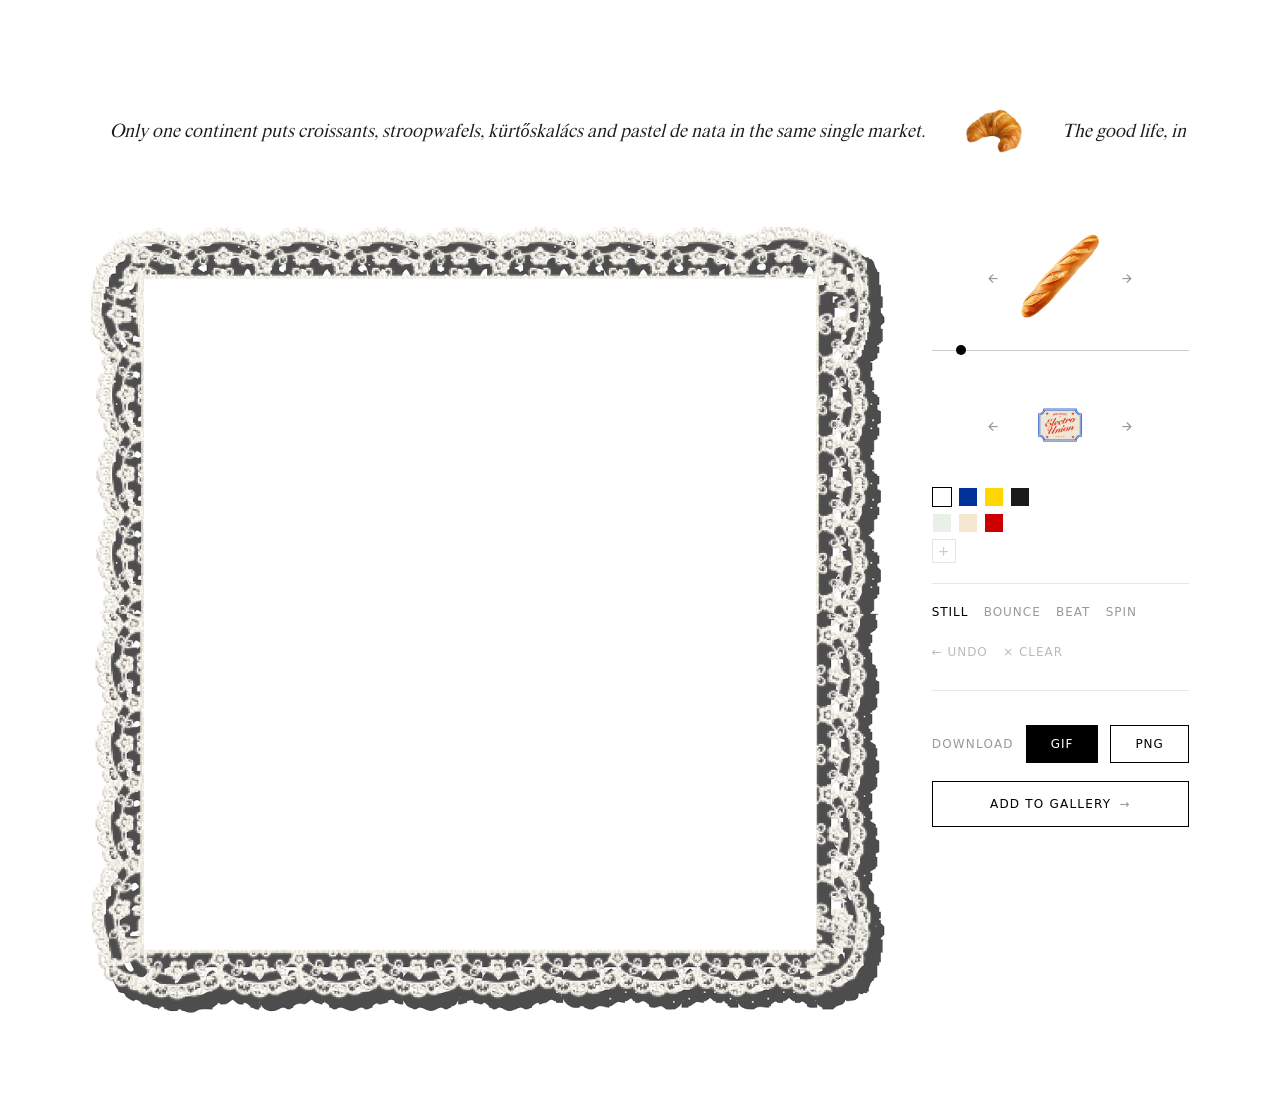
==== drawing/index.html @ e7393a3a "Initial import — modularized Electro Union from Golden" ====
<!DOCTYPE html>
<html lang="en">
<head>
  <meta charset="UTF-8">
  <meta name="viewport" content="width=device-width, initial-scale=1.0">
  <title>Electro Union — Drawing Tool</title>

  <!-- Shared base -->
  <link rel="stylesheet" href="../_shared/fonts.css">
  <link rel="stylesheet" href="../_shared/tokens.css">
  <link rel="stylesheet" href="style.css">

  <script src="../_shared/embed.js"></script>
</head>
<body>

<div class="eu" id="eu">

    <div class="eu-draw">
      <div class="eu-draw__marquee">
        <div class="eu-draw__marquee-inner">
          <span>Only one continent puts croissants, stroopwafels, kürtőskalács and pastel de nata in the same single market.</span>
          <img src="Updated Imagery/pngimg.com - croissant_PNG46722.png" alt="Croissant" loading="lazy">
          <span>The good life, in pastry form.</span>
          <img src="Updated Imagery/DSC_0410-a.png" alt="Stroopwafel" loading="lazy">
          <span>Pick a pencil. Make it dance. Put your name on it.</span>
          <img src="Updated Imagery/045.png" alt="Kanelbulle" loading="lazy">
          <span>This is your grid.</span>
          <img src="Updated Imagery/baklava_udate.png" alt="Baklava" loading="lazy">
          <img src="Updated Imagery/ai-generated-baguette-on-transparent-background-image-png.webp" alt="Baguette" loading="lazy">
          <img src="Updated Imagery/kürtőskalács.png" alt="Kürtőskalács" loading="lazy">
          <img src="Updated Imagery/danish.png" alt="Danish" loading="lazy">
          <img src="Updated Imagery/pastelnata.webp" alt="Pastel de Nata" loading="lazy">
          <img src="Updated Imagery/sernik.png" alt="Sernik" loading="lazy">
          <span>Only one continent puts croissants, stroopwafels, kürtőskalács and pastel de nata in the same single market.</span>
          <img src="Updated Imagery/pngimg.com - croissant_PNG46722.png" alt="Croissant" loading="lazy">
          <span>The good life, in pastry form.</span>
          <img src="Updated Imagery/DSC_0410-a.png" alt="Stroopwafel" loading="lazy">
          <span>Pick a pencil. Make it dance. Put your name on it.</span>
          <img src="Updated Imagery/045.png" alt="Kanelbulle" loading="lazy">
          <span>This is your grid.</span>
          <img src="Updated Imagery/baklava_udate.png" alt="Baklava" loading="lazy">
          <img src="Updated Imagery/ai-generated-baguette-on-transparent-background-image-png.webp" alt="Baguette" loading="lazy">
          <img src="Updated Imagery/kürtőskalács.png" alt="Kürtőskalács" loading="lazy">
          <img src="Updated Imagery/danish.png" alt="Danish" loading="lazy">
          <img src="Updated Imagery/pastelnata.webp" alt="Pastel de Nata" loading="lazy">
          <img src="Updated Imagery/sernik.png" alt="Sernik" loading="lazy">
        </div>
      </div>
      <div class="eu-draw__workspace">
        <div class="eu-draw__area">
          <div class="eu-draw__framed">
            <img class="eu-draw__frame" src="Updated Imagery/FRAME2_UPDATED.png" alt="" loading="lazy">
            <div class="eu-draw__canvas-wrap">
              <canvas class="eu-draw__canvas" id="euDrawCanvas"></canvas>
            </div>
          </div>
        </div>
        <div class="eu-draw__panel-col">
          <div class="eu-draw__panel">
            <div class="eu-draw__carousel" id="euStampCarousel">
              <span class="eu-draw__carousel-arrow" id="euStampPrev">←</span>
              <div class="eu-draw__carousel-item" id="euStampShow"><img src="Updated Imagery/ai-generated-baguette-on-transparent-background-image-png.webp" alt="Baguette"></div>
              <span class="eu-draw__carousel-arrow" id="euStampNext">→</span>
            </div>
            <div class="eu-draw__stamp-row" style="display:none">
              <div class="eu-draw__stamp is-active" data-stamp="0"><img src="Updated Imagery/ai-generated-baguette-on-transparent-background-image-png.webp" alt="Baguette" loading="lazy"></div>
              <div class="eu-draw__stamp" data-stamp="1"><img src="Updated Imagery/DSC_0410-a.png" alt="Stroopwafel" loading="lazy"></div>
              <div class="eu-draw__stamp" data-stamp="2"><img src="Updated Imagery/045.png" alt="Kanelbulle" loading="lazy"></div>
              <div class="eu-draw__stamp" data-stamp="3"><img src="Updated Imagery/baklava_udate.png" alt="Baklava" loading="lazy"></div>
              <div class="eu-draw__stamp" data-stamp="4"><img src="Updated Imagery/kürtőskalács.png" alt="Kürtőskalács" loading="lazy"></div>
              <div class="eu-draw__stamp" data-stamp="5"><img src="Updated Imagery/pngimg.com - croissant_PNG46722.png" alt="Croissant" loading="lazy"></div>
              <div class="eu-draw__stamp" data-stamp="6"><img src="Updated Imagery/danish.png" alt="Danish" loading="lazy"></div>
              <div class="eu-draw__stamp" data-stamp="7"><img src="Updated Imagery/pastelnata.webp" alt="Pastel de Nata" loading="lazy"></div>
              <div class="eu-draw__stamp" data-stamp="8"><img src="Updated Imagery/sernik.png" alt="Sernik" loading="lazy"></div>
            </div>
            <input type="range" class="eu-draw__size-slider" id="euDrawSize" min="0.3" max="7.5" step="0.1" value="1">
            <div class="eu-draw__carousel" id="euStickerCarousel">
              <span class="eu-draw__carousel-arrow" id="euStickerPrev">←</span>
              <div class="eu-draw__carousel-item" id="euStickerShow"><img src="STICKERS/EU_Stickers_1080x1350_01.png" alt="EU Sticker 1"></div>
              <span class="eu-draw__carousel-arrow" id="euStickerNext">→</span>
            </div>
            <div class="eu-draw__section-title" style="display:none">Stickers</div>
            <div class="eu-draw__options-row" style="display:none">
              <div class="eu-draw__bg-row">
                <div class="eu-draw__bg-opt is-active" data-bg="STICKERS/EU_Stickers_1080x1350_01.png" data-sticker="0"><img src="STICKERS/EU_Stickers_1080x1350_01.png" alt="EU Sticker 1" loading="lazy"></div>
                <div class="eu-draw__bg-opt" data-bg="STICKERS/EU_Stickers_1080x1350_02.png" data-sticker="1"><img src="STICKERS/EU_Stickers_1080x1350_02.png" alt="EU Sticker 2" loading="lazy"></div>
                <div class="eu-draw__bg-opt" data-bg="STICKERS/EU_Stickers_1080x1350_03.png" data-sticker="2"><img src="STICKERS/EU_Stickers_1080x1350_03.png" alt="EU Sticker 3" loading="lazy"></div>
                <div class="eu-draw__bg-opt" data-bg="STICKERS/EU_Stickers_1080x1350_04.png" data-sticker="3"><img src="STICKERS/EU_Stickers_1080x1350_04.png" alt="EU Sticker 4" loading="lazy"></div>
                <div class="eu-draw__bg-opt" data-bg="STICKERS/EU_Stickers_1080x1350_08.png" data-sticker="4"><img src="STICKERS/EU_Stickers_1080x1350_08.png" alt="EU Sticker 5" loading="lazy"></div>
                <div class="eu-draw__bg-opt" data-bg="STICKERS/EU_Stickers_1080x1350_09.png" data-sticker="5"><img src="STICKERS/EU_Stickers_1080x1350_09.png" alt="EU Sticker 6" loading="lazy"></div>
                <div class="eu-draw__bg-opt" data-bg="STICKERS/EU_Stickers_1080x1350_12.png" data-sticker="6"><img src="STICKERS/EU_Stickers_1080x1350_12.png" alt="EU Sticker 7" loading="lazy"></div>
                <div class="eu-draw__bg-opt" data-bg="STICKERS/EU_Stickers_1080x1350_13.png" data-sticker="7"><img src="STICKERS/EU_Stickers_1080x1350_13.png" alt="EU Sticker 8" loading="lazy"></div>
                <div class="eu-draw__bg-opt" data-bg="STICKERS/EU_Stickers_1080x1350_14.png" data-sticker="8"><img src="STICKERS/EU_Stickers_1080x1350_14.png" alt="EU Sticker 9" loading="lazy"></div>
                <label class="eu-draw__stamp eu-draw__stamp--upload" id="euDrawUploadSticker" title="Upload your own sticker">
                  <span class="eu-draw__upload-icon">+</span>
                  <input type="file" accept="image/png,image/jpeg,image/gif,image/webp" id="euDrawUploadStickerInput" style="display:none">
                </label>
              </div>
            </div>
            <div class="eu-draw__section-title">Change background</div>
            <div class="eu-draw__bg-picker-row">
              <div class="eu-draw__bg-pick is-active" data-bgc="#ffffff" title="White"><div class="eu-draw__bg-pick__swatch" style="background:#ffffff"></div></div>
              <div class="eu-draw__bg-pick" data-bgc="#003399" title="EU Blue"><div class="eu-draw__bg-pick__swatch" style="background:#003399"></div></div>
              <div class="eu-draw__bg-pick" data-bgc="#FFD700" title="Gold"><div class="eu-draw__bg-pick__swatch" style="background:#FFD700"></div></div>
              <div class="eu-draw__bg-pick" data-bgc="#1a1a1a" title="Black"><div class="eu-draw__bg-pick__swatch" style="background:#1a1a1a"></div></div>
              <div class="eu-draw__bg-pick" data-bgc="#E8F0E8" title="Sage"><div class="eu-draw__bg-pick__swatch" style="background:#E8F0E8"></div></div>
              <div class="eu-draw__bg-pick" data-bgc="#F5E6D0" title="Cream"><div class="eu-draw__bg-pick__swatch" style="background:#F5E6D0"></div></div>
              <div class="eu-draw__bg-pick" data-bgc="#CC0000" title="Red"><div class="eu-draw__bg-pick__swatch" style="background:#CC0000"></div></div>
              <div class="eu-draw__bg-color">
                <div class="eu-draw__bg-color__swatch" id="euBgSwatch"></div>
                <input type="color" id="euBgColorPicker" value="#ffffff">
              </div>
              <label class="eu-draw__stamp eu-draw__stamp--upload" id="euDrawUploadBg" title="Upload background image">
                <span class="eu-draw__upload-icon">+</span>
                <input type="file" accept="image/png,image/jpeg,image/gif,image/webp" id="euDrawUploadBgInput" style="display:none">
              </label>
            </div>
            <div class="eu-draw__section-title">Animate</div>
            <div class="eu-draw__anim-row">
              <div class="eu-draw__anim is-active" data-anim="none">still</div>
              <div class="eu-draw__anim" data-anim="bounce">bounce</div>
              <div class="eu-draw__anim" data-anim="beat">beat</div>
              <div class="eu-draw__anim" data-anim="rotate">spin</div>
            </div>
            <div class="eu-draw__undo-row">
              <span class="eu-draw__arrow" id="euDrawUndo" title="Undo">&#8592; UNDO</span>
              <span class="eu-draw__arrow" id="euDrawClear" title="Clear">&#215; CLEAR</span>
            </div>
          </div>
          <div class="eu-draw__actions">
            <div class="eu-draw__dl-row">
              <span class="eu-draw__dl-label">Download</span>
              <span class="eu-draw__dl-btn eu-draw__dl-btn--primary" id="euDrawDl">GIF</span>
              <span class="eu-draw__dl-btn" id="euDrawDlPng">PNG</span>
            </div>
            <span class="eu-draw__dl-btn eu-draw__dl-btn--guestbook" id="euDrawGuestbook">Add to gallery</span>
          </div>
        </div>
      </div>
    </div>

</div>

<script src="script.js"></script>
</body>
</html>
---- _shared/fonts.css ----
/*
 * Electro Union — Shared Font Faces
 *
 * Ligger i `_shared/fonts/` (kopia av `golden/FONT/`).
 * Inkludera från varje modul med:
 *   <link rel="stylesheet" href="../_shared/fonts.css">
 *
 * Paths är relativa till denna CSS-fils plats.
 */

@font-face {
  font-family: 'Times Eighteen';
  src: url('fonts/Times Eighteen W01 Roman/Web Fonts/0f388f1d616c4f3853f344eb44ec4e9e.woff2') format('woff2'),
       url('fonts/Times Eighteen W01 Roman/Web Fonts/0f388f1d616c4f3853f344eb44ec4e9e.woff') format('woff');
  font-weight: normal;
  font-style: normal;
  font-display: swap;
}

@font-face {
  font-family: 'Times Eighteen';
  src: url('fonts/Times Eighteen W04 Bold/Web Fonts/5e27c81a88aee13d12a6df37a940d50e.woff2') format('woff2'),
       url('fonts/Times Eighteen W04 Bold/Web Fonts/5e27c81a88aee13d12a6df37a940d50e.woff') format('woff');
  font-weight: bold;
  font-style: normal;
  font-display: swap;
}

@font-face {
  font-family: 'ABC Schengen Mono';
  src: url('fonts/ABC Schengen A-Mono Variable/ABCSchengenAMonoVariable-Trial.woff2') format('woff2'),
       url('fonts/ABC Schengen A-Mono Variable/ABCSchengenAMonoVariable-Trial.woff') format('woff');
  font-weight: normal;
  font-style: normal;
  font-display: swap;
}
---- _shared/tokens.css ----
/*
 * Electro Union — Design Tokens + Base Container
 *
 * Inkludera från varje modul med:
 *   <link rel="stylesheet" href="../_shared/fonts.css">
 *   <link rel="stylesheet" href="../_shared/tokens.css">
 *
 * Alla moduler använder `.eu`-containern som root. Allt nedan scope:at
 * till `.eu` för att undvika att kollidera med Webflow/Norrsken-stilar.
 */

.eu * {
  margin: 0;
  padding: 0;
  box-sizing: border-box;
}

.eu {
  font-family: 'Times Eighteen', Georgia, 'Times New Roman', serif;
  width: 100%;
  max-width: 1380px;
  margin: 0 auto;
  overflow: visible;

  /* Färgpalett */
  --cream: #fff;       /* bakgrund */
  --blue:  #003399;    /* EU-blå — primär */
  --red:   #CC0000;    /* download-knappar */
  --gold:  #FFD700;    /* accenter */
  --ink:   #1a1a1a;    /* brödtext */
  --dim:   #777;       /* sekundär text */

  /* Typsnitt */
  --mono: 'ABC Schengen Mono', 'Courier New', monospace;

  /* Custom thunderbolt-cursor (inline SVG, 20×20) */
  --eu-cursor: url("data:image/svg+xml,%3Csvg xmlns='http://www.w3.org/2000/svg' width='20' height='20' viewBox='0 0 24 24'%3E%3Crect width='24' height='24' fill='%23003399'/%3E%3Cpolygon points='14,2 9,11 13,11 10,22 17,11 13,11' fill='%23FFD700'/%3E%3C/svg%3E") 10 10, pointer;

  color: var(--ink);
  background: var(--cream);
  position: relative;
}
---- drawing/style.css ----
/*
 * Electro Union — Drawing Module Styles
 *
 * Källa: golden/electro-union-module.html rader:
 *   1018-1511 (.eu-draw* huvudblock)
 *   1939-1984 (tablet @max-width:1024px)
 *   1989-1989, 2034-2102 (mobil @max-width:700px)
 *   2216-2234 (mobil, area/framed/intro)
 *   2243-2251 (small mobile @max-width:420px)
 *
 * Guestbook-knappen (.eu-draw__dl-btn--guestbook) ligger kvar här eftersom
 * den fysiskt är inne i drawing-panelen i markup. Klickhandlern för den
 * flyttades till guestbook-modulen (se modules/guestbook/script.js).
 */

/* ═══ DRAWING SECTION ═══ */
.eu-draw{
  padding:clamp(40px,6vw,80px) clamp(24px,4vw,80px);
  max-width:1200px;
  margin:0 auto;
}
.eu-draw__intro{
  text-align:center;
  margin-bottom:clamp(40px,6vw,80px);
  max-width:480px;
  margin-left:auto;
  margin-right:auto;
}
.eu-draw__intro-title{display:none}
.eu-draw__intro-text{display:none}
.eu-draw__marquee{
  border:none;
  overflow:hidden;
  white-space:nowrap;
  padding:clamp(10px,1.5vw,18px) 0;
  margin-bottom:clamp(30px,4vw,50px);
}
.eu-draw__marquee-inner{
  display:inline-flex;
  align-items:center;
  animation:eu-pastry-scroll 28s linear infinite;
}
.eu-draw__marquee-inner span{
  font-family:'Times Eighteen',Georgia,serif;
  font-size:clamp(13px,1.6vw,18px);
  font-style:italic;
  color:var(--ink);
  margin:0 clamp(10px,1.5vw,20px);
  white-space:nowrap;
}
.eu-draw__marquee-inner img{
  height:clamp(32px,4.5vw,56px);
  width:auto;
  object-fit:contain;
  flex-shrink:0;
  margin:0 clamp(6px,1vw,12px);
}
@keyframes eu-pastry-scroll{
  0%{transform:translateX(0)}
  100%{transform:translateX(-50%)}
}
/* workspace: canvas left, controls right */
.eu-draw__workspace{
  display:flex;
  gap:clamp(24px,3.5vw,48px);
  align-items:flex-start;
  margin:0 calc(-1 * clamp(24px,4vw,80px));
  padding:0 clamp(24px,4vw,80px);
}
/* panel: right side column */
.eu-draw__panel-col{
  flex:0 0 clamp(120px,14vw,160px);
  display:flex;
  flex-direction:column;
  align-self:flex-start;
}
.eu-draw__panel{
  display:flex;
  flex-direction:column;
  gap:0;
  padding:0;
}
.eu-draw__section-title{
  display:none; /* labels removed — the objects speak for themselves */
}
.eu-draw__options-row{
  display:flex;
  flex-direction:column;
  gap:clamp(8px,1vw,12px);
  padding-bottom:clamp(12px,1.5vw,20px);
}
.eu-draw__tools-left,
.eu-draw__tools-right{display:none}
.eu-draw__dl-group{display:none}
/* message input */
.eu-draw__message{
  font-family:system-ui,-apple-system,sans-serif;
  font-size:clamp(11px,1.2vw,13px);
  font-weight:400;
  border:none;
  border-bottom:1px solid #e0e0e0;
  background:none;
  color:#000;
  padding:8px 0;
  width:100%;
  outline:none;
  letter-spacing:.02em;
}
.eu-draw__message::placeholder{
  color:#bbb;
  font-style:normal;
  text-transform:uppercase;
  letter-spacing:.06em;
  font-size:clamp(10px,1vw,11px);
}
.eu-draw__message:focus{
  border-bottom-color:#000;
}
.eu-draw__toolbar{display:none}
.eu-draw__toolbar-group{
  display:none;
}
.eu-draw__tools{display:none}
.eu-draw__label{
  font-family:'Times Eighteen',Georgia,serif;
  font-size:clamp(11px,1.2vw,14px);
  font-style:italic;
  text-transform:none;
  letter-spacing:0;
  color:var(--dim);
  margin-bottom:0;
  white-space:nowrap;
}
.eu-draw__divider{
  width:100%;height:0;
  border:none;
  border-top:1px dotted #ccc;
  margin:clamp(6px,.8vw,10px) 0;
}
/* stamp row */
.eu-draw__stamp-row{
  display:flex;
  gap:clamp(6px,.7vw,10px);
  flex-wrap:wrap;
  padding:0 0 clamp(12px,1.5vw,20px);
}
/* Carousel mode: show only active stamp/sticker with arrows */
.eu-draw__carousel{
  display:flex;
  align-items:center;
  justify-content:center;
  gap:8px;
  padding:0 0 clamp(8px,1vw,14px);
}
.eu-draw__carousel-item{
  width:100px;
  height:100px;
  padding:0;
  border:none;
}
.eu-draw__carousel-item img{
  width:100%;height:100%;object-fit:contain;
}
.eu-draw__carousel-arrow{
  cursor:var(--eu-cursor);
  font-family:'ABC Schengen Mono','Courier New',monospace;
  font-size:16px;
  color:#999;
  user-select:none;
  padding:4px;
}
.eu-draw__carousel-arrow:hover{color:#000}
.eu-draw__stamp{
  width:clamp(36px,4.2vw,46px);
  height:clamp(36px,4.2vw,46px);
  flex-shrink:0;
  cursor:var(--eu-cursor);
  border:1px solid transparent;
  border-radius:0;
  padding:4px;
  transition:border-color .2s ease;
  background:transparent;
}
.eu-draw__stamp:hover{border-color:#ccc}
.eu-draw__stamp.is-active{border-color:#000}
.eu-draw__stamp img{
  width:100%;height:100%;
  object-fit:contain;
}
.eu-draw__stamp--upload{
  display:flex;
  align-items:center;
  justify-content:center;
  width:clamp(18px,2.2vw,24px);
  height:clamp(18px,2.2vw,24px);
  border:1px solid #ccc;
  border-radius:0;
  cursor:var(--eu-cursor);
  transition:border-color .2s ease, opacity .2s ease;
  opacity:.5;
  padding:0;
}
.eu-draw__stamp--upload:hover{border-color:#000;opacity:1}
.eu-draw__stamp--upload.is-active{border-color:#000;opacity:1}
.eu-draw__upload-icon{
  font-family:system-ui,-apple-system,sans-serif;
  font-size:clamp(11px,1.3vw,14px);
  font-style:normal;
  font-weight:300;
  color:#999;
  line-height:1;
}
/* size slider */
.eu-draw__size-slider{
  -webkit-appearance:none;
  appearance:none;
  width:100%;
  height:1px;
  background:#ccc;
  outline:none;
  border-radius:0;
  margin:clamp(6px,.8vw,10px) 0 clamp(16px,2vw,24px);
}
.eu-draw__size-slider::-webkit-slider-thumb{
  -webkit-appearance:none;
  appearance:none;
  width:10px;height:10px;
  background:#000;
  border-radius:50%;
  cursor:var(--eu-cursor);
  box-shadow:none;
}
.eu-draw__size-slider::-moz-range-thumb{
  width:10px;height:10px;
  background:#000;
  border-radius:50%;
  cursor:var(--eu-cursor);
  border:none;
  box-shadow:none;
}
/* inline row for size: label + slider side by side */
.eu-draw__toolbar-group--inline{
  flex-direction:row;
  align-items:center;
  gap:clamp(8px,1vw,14px);
}
.eu-draw__toolbar-group--inline .eu-draw__label{
  flex-shrink:0;
}
.eu-draw__toolbar-group--inline .eu-draw__size-slider{
  flex:1;
  max-width:220px;
}
/* stickers + color row: compact horizontal */
.eu-draw__toolbar-group--row{
  flex-direction:row;
  align-items:center;
  gap:clamp(10px,1.5vw,18px);
  flex-wrap:wrap;
}
.eu-draw__toolbar-group--row .eu-draw__label{
  flex-shrink:0;
}
/* animation + undo: single line */
.eu-draw__anim-row{
  display:flex;
  flex-direction:row;
  gap:clamp(10px,1.2vw,16px);
  align-items:center;
  flex-wrap:nowrap;
  padding:clamp(14px,1.8vw,22px) 0 0;
  border-top:1px solid #e8e8e8;
}
.eu-draw__anim{
  display:inline-block;
  padding:0;
  font-family:system-ui,-apple-system,sans-serif;
  font-size:clamp(10px,1.1vw,12px);
  font-style:normal;
  font-weight:400;
  text-transform:uppercase;
  letter-spacing:.08em;
  line-height:1;
  cursor:var(--eu-cursor);
  color:#999;
  border:none;
  background:none;
  transition:color .2s ease;
}
.eu-draw__anim:hover{color:#000}
.eu-draw__anim.is-active{
  color:#000;
}
/* canvas area: full width, centered */
.eu-draw__area{
  flex:1 1 auto;
  min-width:0;
  display:flex;
  flex-direction:column;
  align-items:center;
  position:relative;
}
.eu-draw__framed{
  position:relative;
  width:100%;
  aspect-ratio:1063/1052;
}
.eu-draw__frame{
  position:absolute;
  inset:0;
  width:100%;
  height:100%;
  object-fit:fill;
  display:block;
  opacity:1;
  pointer-events:none;
  z-index:0;
}
.eu-draw__canvas-wrap{
  position:absolute;
  top:49.1%;left:48.9%;
  transform:translate(-50%,-50%);
  width:80%;
  height:80%;
  aspect-ratio:1/1;
  border:none;
  background:#fff;
  z-index:1;
  overflow:hidden;
}
.eu-draw__canvas{
  display:block;
  width:100%;
  height:100%;
  cursor:crosshair;
}
/* undo/clear: own row */
.eu-draw__undo-row{
  display:flex;
  gap:clamp(10px,1.2vw,16px);
  padding:clamp(18px,2.2vw,28px) 0 0;
}
.eu-draw__arrow{
  font-family:system-ui,-apple-system,sans-serif;
  font-size:clamp(10px,1.1vw,12px);
  font-style:normal;
  text-transform:uppercase;
  letter-spacing:.08em;
  cursor:var(--eu-cursor);
  color:#bbb;
  line-height:1;
  transition:color .2s ease;
  user-select:none;
}
.eu-draw__arrow:hover{color:#000}
/* sticker / bg options */
.eu-draw__bg-row{
  display:flex;
  gap:clamp(6px,.7vw,10px);
  flex-wrap:nowrap;
  align-items:center;
  padding-bottom:clamp(12px,1.5vw,20px);
}
.eu-draw__bg-opt{
  width:clamp(34px,4vw,42px);height:clamp(34px,4vw,42px);
  cursor:var(--eu-cursor);
  border:1px solid transparent;
  border-radius:0;
  padding:3px;
  background:transparent;
  transition:border-color .2s ease;
}
.eu-draw__bg-opt:hover{border-color:#ccc}
.eu-draw__bg-opt.is-active{border-color:#000}
.eu-draw__bg-opt img{
  width:100%;height:100%;
  object-fit:contain;
}
.eu-draw__bg-picker-row{
  display:grid;
  grid-template-columns:repeat(4,20px);
  gap:6px;
  padding-bottom:clamp(12px,1.5vw,20px);
}
.eu-draw__bg-pick{
  width:20px;height:20px;
  cursor:var(--eu-cursor);
  border:1.5px solid transparent;
  border-radius:0;
  padding:0;
  transition:border-color .2s ease;
}
.eu-draw__bg-pick:hover{border-color:#ccc}
.eu-draw__bg-pick.is-active{border-color:#000}
.eu-draw__bg-pick__swatch{
  width:100%;height:100%;
  border:none;
  border-radius:0;
}
.eu-draw__bg-color{
  width:20px;height:20px;
  border:1.5px solid transparent;
  border-radius:0;
  padding:0;
  cursor:var(--eu-cursor);
  background:#fff;
  position:relative;
  transition:border-color .2s ease;
}
.eu-draw__bg-color:hover{border-color:#ccc}
.eu-draw__bg-color.is-active{border-color:#000}
.eu-draw__bg-color input{
  position:absolute;
  inset:0;
  width:100%;height:100%;
  opacity:0;
  cursor:var(--eu-cursor);
}
.eu-draw__bg-color__swatch{
  width:100%;height:100%;
  background:#fff;
  border:none;
  border-radius:0;
}
.eu-draw__below-canvas{display:none}
.eu-draw__below{display:none}
.eu-draw__message-wrap{display:none}
.eu-draw__actions{
  display:flex;
  flex-direction:column;
  gap:0;
  margin-top:clamp(20px,2.5vw,32px);
  padding-top:clamp(14px,1.8vw,20px);
  border-top:1px solid #e8e8e8;
}
/* download buttons */
.eu-draw__dl-label{
  font-family:system-ui,-apple-system,sans-serif;
  font-size:clamp(10px,1.1vw,12px);
  font-style:normal;
  font-weight:400;
  text-transform:uppercase;
  letter-spacing:.1em;
  color:#999;
  line-height:1;
  white-space:nowrap;
}
.eu-draw__dl-row{
  display:flex;
  align-items:center;
  gap:clamp(8px,1vw,12px);
  padding:clamp(10px,1.2vw,14px) 0 0;
}
.eu-draw__dl-btn{
  display:inline-block;
  box-sizing:border-box;
  font-family:system-ui,-apple-system,sans-serif;
  font-size:clamp(10px,1.1vw,12px);
  font-style:normal;
  font-weight:400;
  line-height:1;
  text-align:center;
  cursor:var(--eu-cursor);
  color:#000;
  border:1px solid #000;
  border-radius:0;
  transition:all .2s ease;
  background:transparent;
  text-transform:uppercase;
  letter-spacing:.08em;
  padding:clamp(8px,1vw,12px) clamp(16px,2vw,24px);
  text-decoration:none;
}
.eu-draw__dl-btn::after{
  content:none;
}
.eu-draw__dl-btn:hover{color:#fff;background:#000;border-color:#000}
.eu-draw__dl-btn--primary{
  background:#000;
  color:#fff;
}
.eu-draw__dl-btn--primary:hover{background:var(--blue);color:#fff;border-color:var(--blue)}
.eu-draw__dl-btn--guestbook{
  display:block;
  width:100%;
  background:transparent;
  color:#000;
  border:1px solid #000;
  border-radius:0;
  text-align:center;
  margin-top:clamp(12px,1.5vw,18px);
  padding:clamp(12px,1.4vw,16px);
  font-family:system-ui,-apple-system,sans-serif;
  font-size:clamp(10px,1.1vw,12px);
  font-style:normal;
  text-transform:uppercase;
  letter-spacing:.1em;
}
.eu-draw__dl-btn--guestbook::after{
  content:'→';
  font-style:normal;
  opacity:.4;
  margin-left:8px;
}
.eu-draw__dl-btn--guestbook:hover{
  background:#000;
  color:#fff;
  border-color:#000;
}

/* ═══ TABLET ═══ */
@media(max-width:1024px){
  .eu-draw__workspace{
    flex-direction:column;
    margin:0;
    padding:0;
  }
  .eu-draw__area{
    max-width:100%;
  }
  .eu-draw__panel-col{
    flex:none;
    width:100%;
    margin-top:clamp(20px,3vw,30px);
  }
  .eu-draw__panel{
    display:grid;
    grid-template-columns:1fr 1fr;
    gap:clamp(10px,1.4vw,16px);
  }
  .eu-draw__section-title{
    display:none;
  }
  .eu-draw__stamp-row{
    grid-column:1/-1;
  }
  .eu-draw__size-slider{
    grid-column:1/-1;
  }
  .eu-draw__options-row{grid-column:1/-1}
  .eu-draw__bg-picker-row{grid-column:1/-1}
  .eu-draw__anim-row{grid-column:1/-1}
  .eu-draw__undo-row{grid-column:auto}
  .eu-draw__actions{
    flex-direction:column;
    width:100%;
    gap:0;
  }
  .eu-draw__dl-row{
    display:flex;
    align-items:center;
    gap:clamp(8px,1.2vw,12px);
  }
  .eu-draw__dl-btn{
    flex:none;
  }
}

/* ═══ MOBILE ═══ */
@media(max-width:700px){
  .eu-draw{padding:clamp(24px,5vw,40px) clamp(16px,4vw,24px)}

  /* Drawing section */
  .eu-draw__workspace{
    flex-direction:column;
    margin:0;
    padding:0;
  }
  .eu-draw__area{max-width:100%;margin:0 auto}
  .eu-draw__framed{min-height:280px;margin:0 auto}
  .eu-draw__panel-col{
    flex:none;
    width:100%;
    margin-top:20px;
  }
  .eu-draw__panel{
    display:flex;
    flex-direction:column;
    gap:0;
    align-items:center;
  }
  .eu-draw__options-row{
    width:100%;
    align-items:center;
  }
  .eu-draw__stamp-row{
    justify-content:center;
    flex-wrap:wrap;
    gap:clamp(4px,1.5vw,8px);
    padding-bottom:12px;
  }
  .eu-draw__stamp{
    width:clamp(40px,11vw,52px);
    height:clamp(40px,11vw,52px);
  }
  .eu-draw__bg-row{
    justify-content:center;
    flex-wrap:wrap;
    gap:clamp(4px,1.5vw,8px);
    padding-bottom:12px;
  }
  .eu-draw__bg-opt{
    width:clamp(38px,10vw,48px);
    height:clamp(38px,10vw,48px);
  }
  .eu-draw__bg-pick{width:clamp(48px,12vw,56px);height:clamp(48px,12vw,56px)}
  .eu-draw__bg-picker-row{
    justify-content:center;
    flex-wrap:wrap;
    gap:8px;
    padding-bottom:12px;
  }
  .eu-draw__actions{
    flex-direction:column;
    width:100%;
    padding:0;
    align-items:center;
  }
  .eu-draw__dl-row{
    flex-wrap:nowrap;
    gap:clamp(6px,1.5vw,10px);
    justify-content:center;
  }
  .eu-draw__dl-btn{
    flex:none;
    min-width:0;
    padding:clamp(8px,2vw,12px) clamp(10px,2.5vw,16px);
  }
  .eu-draw__toolbar-group--row{flex-direction:column;align-items:center;gap:8px}
  .eu-draw__toolbar-group--inline{flex-wrap:wrap;justify-content:center}
  .eu-draw__anim-modes{justify-content:center}
  .eu-draw__undo-row{justify-content:center}

  /* Drawing canvas centered */
  .eu-draw__area{margin:0 auto}
  .eu-draw__framed{margin:0 auto}

  /* Intro title */
  .eu-draw__intro-title{
    font-size:clamp(22px,7vw,40px);
  }
  .eu-draw__intro{
    max-width:100%;
    padding:0 clamp(8px,2vw,16px);
  }
}

/* ═══ SMALL MOBILE ═══ */
@media(max-width:420px){
  .eu-draw__stamp{
    width:36px;
    height:36px;
    padding:2px;
  }
  .eu-draw__bg-pick{width:24px;height:24px}
  .eu-draw__bg-color{width:24px;height:24px}
  .eu-draw__bg-opt{width:24px;height:24px}
  .eu-draw__section-title{display:none}
}
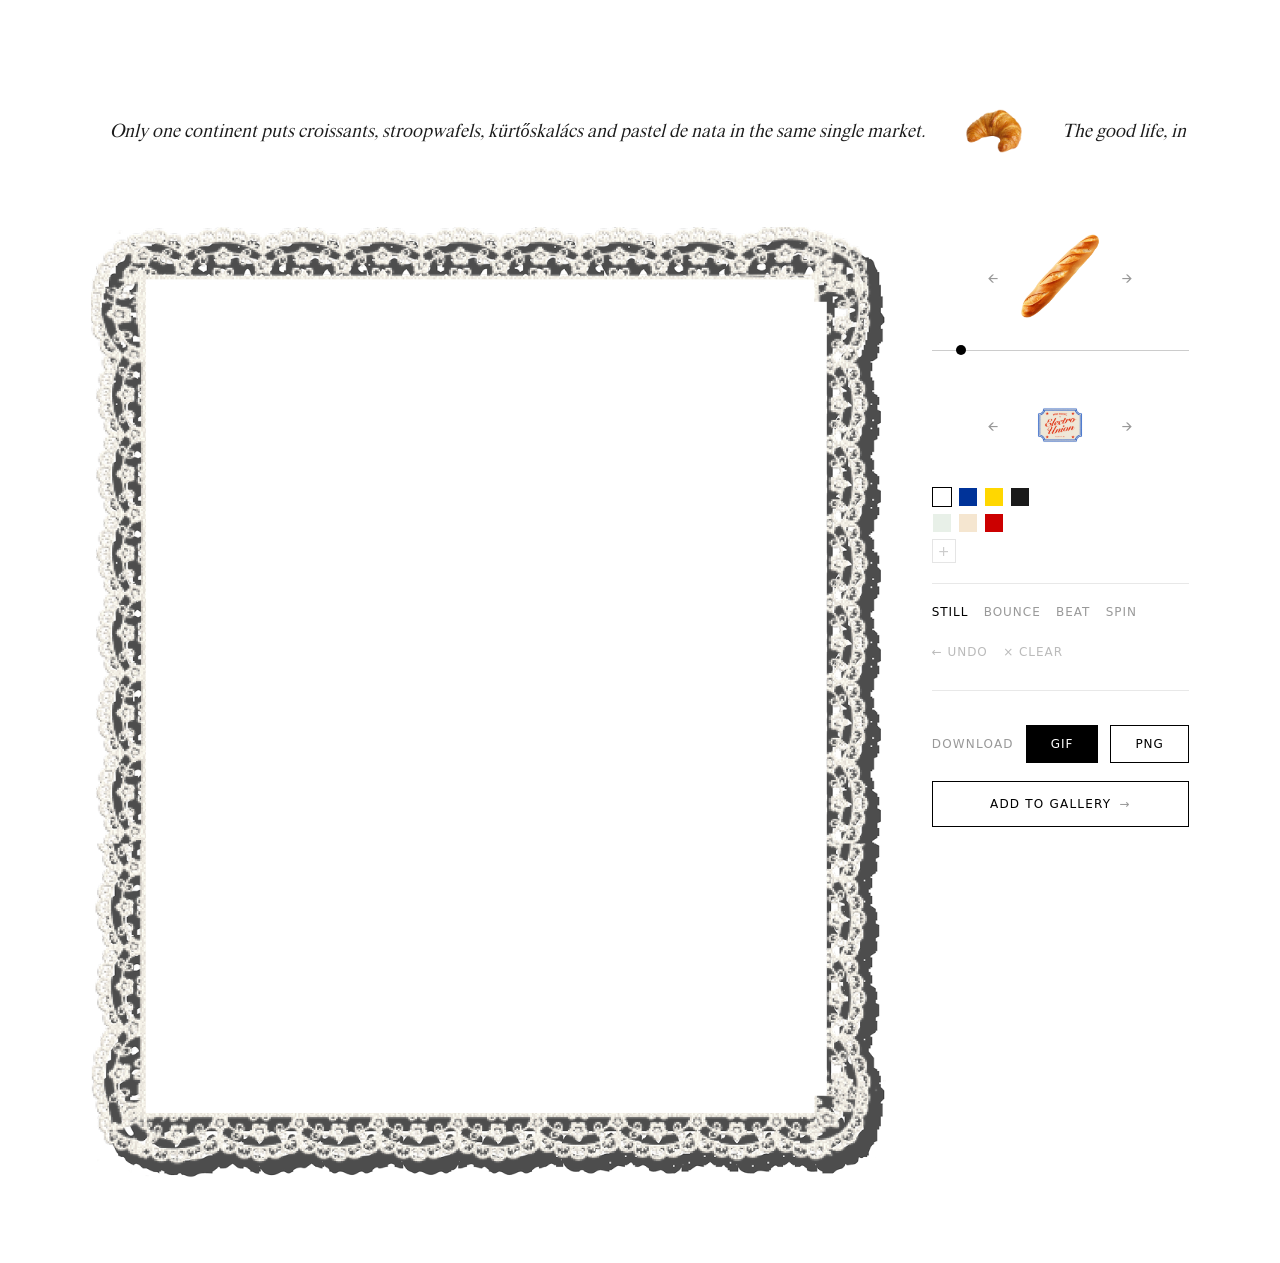
==== commit cc9c85b3: "drawing: swap to new 4:5 desktop frame + 9:16 mobile frame via picture element, canvas-wrap tight-ma" ====
--- a/drawing/index.html
+++ b/drawing/index.html
@@ -50,7 +50,10 @@
       <div class="eu-draw__workspace">
         <div class="eu-draw__area">
           <div class="eu-draw__framed">
-            <img class="eu-draw__frame" src="Updated Imagery/FRAME2_UPDATED.png" alt="" loading="lazy">
+            <picture>
+              <source media="(max-width: 700px)" srcset="Updated Imagery/Frame Updated for 9x16.png">
+              <img class="eu-draw__frame" src="Updated Imagery/Frame_updated_1080x1350.png" alt="" loading="lazy">
+            </picture>
             <div class="eu-draw__canvas-wrap">
               <canvas class="eu-draw__canvas" id="euDrawCanvas"></canvas>
             </div>
--- a/_shared/tokens.css
+++ b/_shared/tokens.css
@@ -6,7 +6,7 @@
  *   <link rel="stylesheet" href="../_shared/tokens.css">
  *
  * Alla moduler använder `.eu`-containern som root. Allt nedan scope:at
- * till `.eu` för att undvika att kollidera med Webflow/Norrsken-stilar.
+ * till `.eu` för att undvika att kollidera med host-sidans stilar.
  */
 
 .eu * {
--- a/drawing/style.css
+++ b/drawing/style.css
@@ -303,7 +303,7 @@
 .eu-draw__framed{
   position:relative;
   width:100%;
-  aspect-ratio:1063/1052;
+  aspect-ratio:1063/1271;
 }
 .eu-draw__frame{
   position:absolute;
@@ -318,11 +318,10 @@
 }
 .eu-draw__canvas-wrap{
   position:absolute;
-  top:49.1%;left:48.9%;
+  top:49.6%;left:50%;
   transform:translate(-50%,-50%);
-  width:80%;
-  height:80%;
-  aspect-ratio:1/1;
+  width:85%;
+  height:83.5%;
   border:none;
   background:#fff;
   z-index:1;
@@ -567,7 +566,17 @@
     padding:0;
   }
   .eu-draw__area{max-width:100%;margin:0 auto}
-  .eu-draw__framed{min-height:280px;margin:0 auto}
+  .eu-draw__framed{
+    min-height:280px;
+    margin:0 auto;
+    aspect-ratio:1063/1742;
+  }
+  .eu-draw__canvas-wrap{
+    top:47.7%;
+    left:50%;
+    width:85%;
+    height:79%;
+  }
   .eu-draw__panel-col{
     flex:none;
     width:100%;
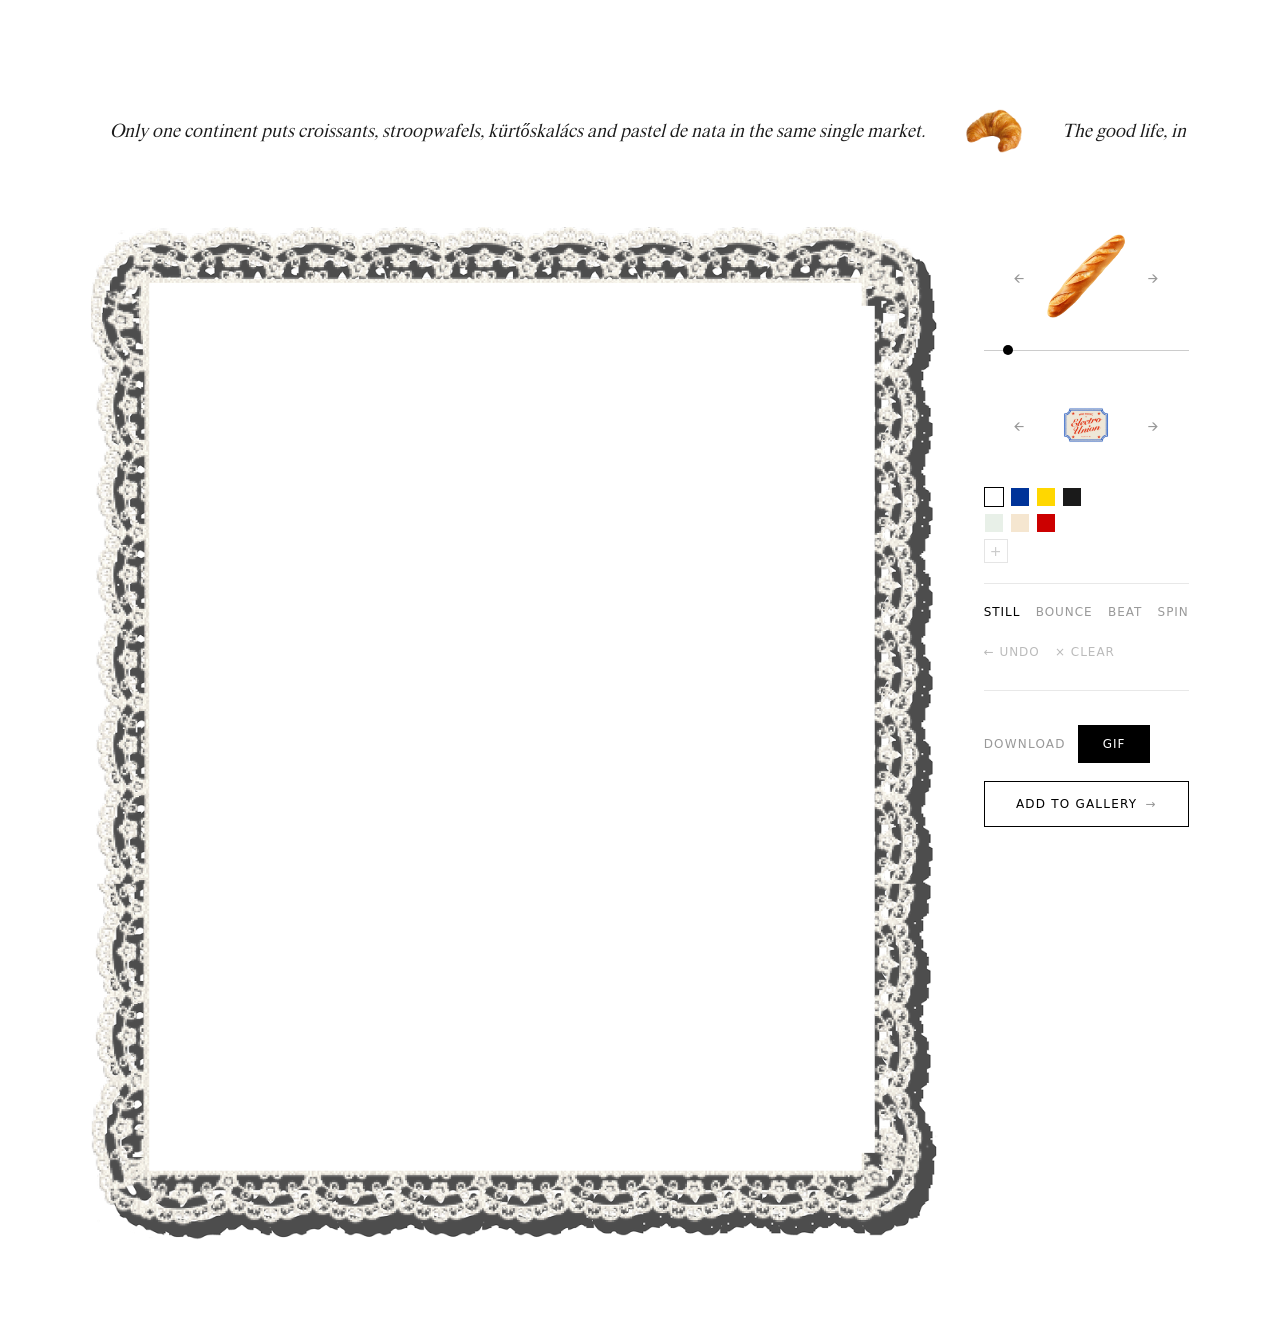
==== commit dbb6dd12: "drawing + generator: drop PNG download (everything exports as GIF/WebM); generator: drop copy button" ====
--- a/drawing/index.html
+++ b/drawing/index.html
@@ -135,7 +135,6 @@
             <div class="eu-draw__dl-row">
               <span class="eu-draw__dl-label">Download</span>
               <span class="eu-draw__dl-btn eu-draw__dl-btn--primary" id="euDrawDl">GIF</span>
-              <span class="eu-draw__dl-btn" id="euDrawDlPng">PNG</span>
             </div>
             <span class="eu-draw__dl-btn eu-draw__dl-btn--guestbook" id="euDrawGuestbook">Add to gallery</span>
           </div>
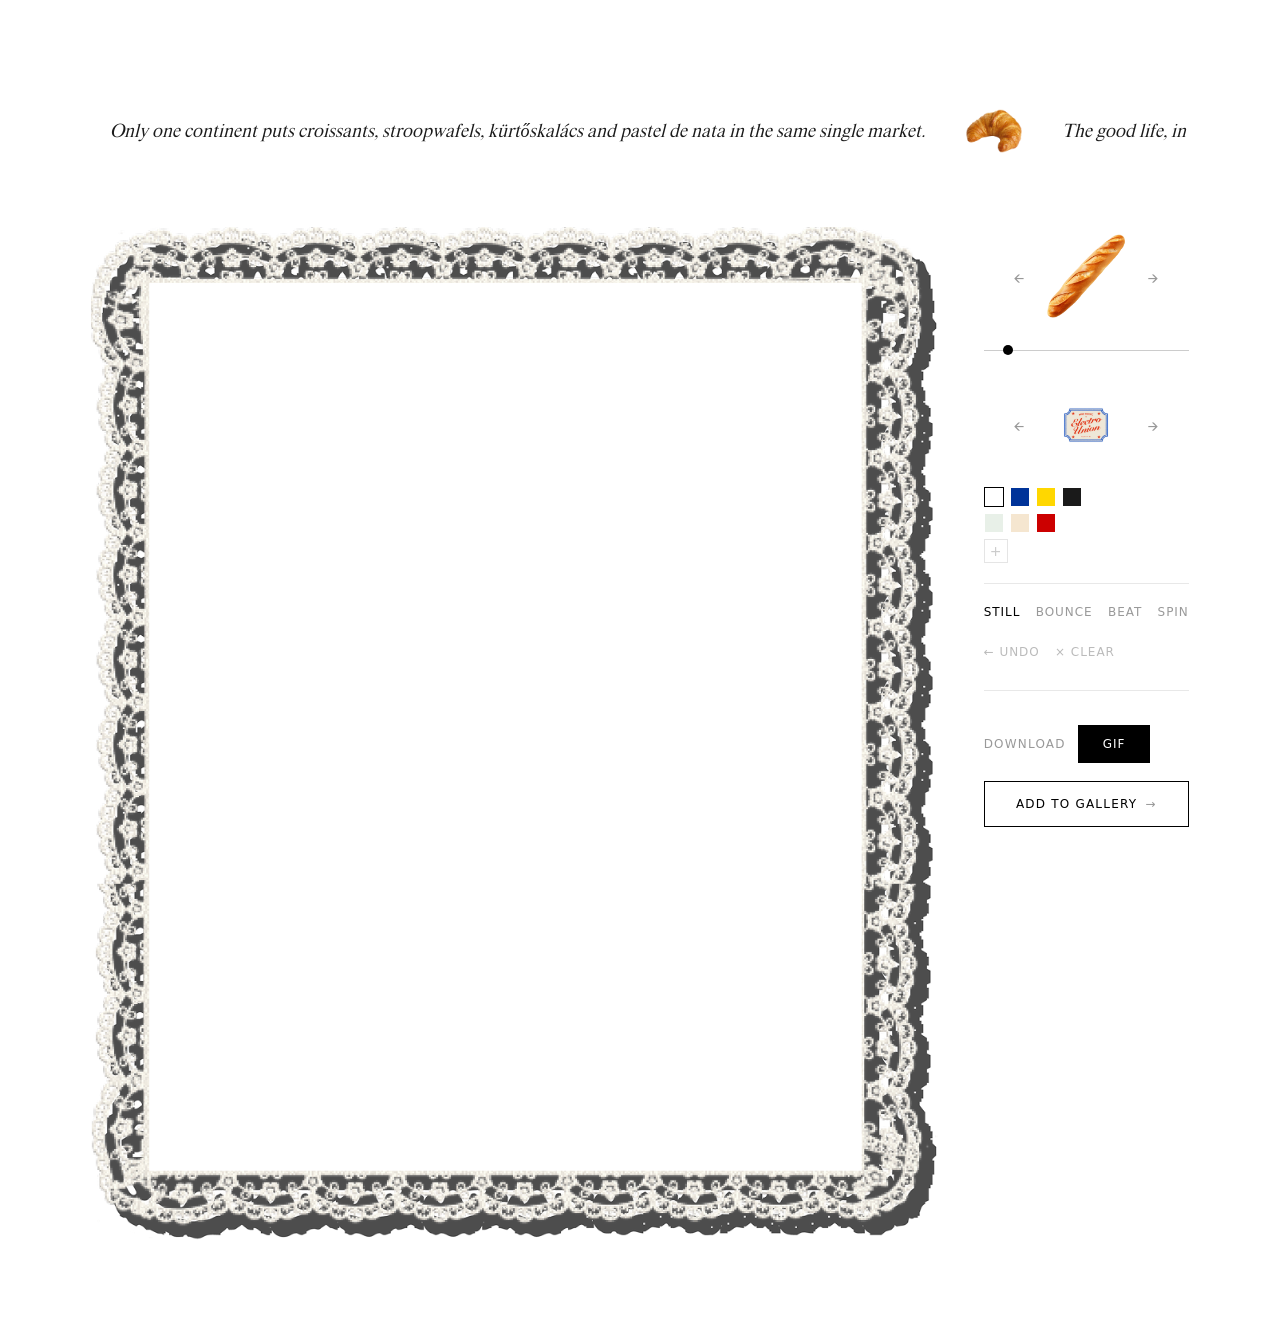
==== commit ba48d778: "shared: animated EU cursor — JS img-follower so the gif actually animates CSS cursor: url() only ren" ====
--- a/drawing/index.html
+++ b/drawing/index.html
@@ -8,6 +8,7 @@
   <!-- Shared base -->
   <link rel="stylesheet" href="../_shared/fonts.css">
   <link rel="stylesheet" href="../_shared/tokens.css">
+  <script src="../_shared/cursor.js" defer></script>
   <link rel="stylesheet" href="style.css">
 
   <script src="../_shared/embed.js"></script>
--- a/_shared/tokens.css
+++ b/_shared/tokens.css
@@ -33,8 +33,11 @@
   /* Typsnitt */
   --mono: 'ABC Schengen Mono', 'Courier New', monospace;
 
-  /* Custom thunderbolt-cursor (inline SVG, 20×20) */
-  --eu-cursor: url("data:image/svg+xml,%3Csvg xmlns='http://www.w3.org/2000/svg' width='20' height='20' viewBox='0 0 24 24'%3E%3Crect width='24' height='24' fill='%23003399'/%3E%3Cpolygon points='14,2 9,11 13,11 10,22 17,11 13,11' fill='%23FFD700'/%3E%3C/svg%3E") 10 10, pointer;
+  /* Custom EU hover cursor — handled by _shared/cursor.js (JS-driven img
+     follower so the gif actually animates; CSS cursor URLs only ever show
+     a single frame). The CSS value `none` hides the OS cursor on elements
+     that opt in via `cursor: var(--eu-cursor)`. */
+  --eu-cursor: none;
 
   color: var(--ink);
   background: var(--cream);
--- a/drawing/style.css
+++ b/drawing/style.css
@@ -300,28 +300,26 @@
   align-items:center;
   position:relative;
 }
+/* Frame img drives container height naturally via its own aspect.
+   No aspect-ratio, no object-fit — the file's dimensions are authoritative
+   (mobile 9:16, desktop 4:5 via <picture>). */
 .eu-draw__framed{
   position:relative;
   width:100%;
-  aspect-ratio:1063/1271;
 }
 .eu-draw__frame{
-  position:absolute;
-  inset:0;
+  display:block;
   width:100%;
-  height:100%;
-  object-fit:fill;
-  display:block;
+  height:auto;
   opacity:1;
   pointer-events:none;
-  z-index:0;
 }
 .eu-draw__canvas-wrap{
   position:absolute;
-  top:49.6%;left:50%;
+  top:49%;left:50%;
   transform:translate(-50%,-50%);
-  width:85%;
-  height:83.5%;
+  width:80%;
+  height:78%;
   border:none;
   background:#fff;
   z-index:1;
@@ -566,16 +564,12 @@
     padding:0;
   }
   .eu-draw__area{max-width:100%;margin:0 auto}
-  .eu-draw__framed{
-    min-height:280px;
-    margin:0 auto;
-    aspect-ratio:1063/1742;
-  }
+  .eu-draw__framed{margin:0 auto}
   .eu-draw__canvas-wrap{
-    top:47.7%;
+    top:47.5%;
     left:50%;
-    width:85%;
-    height:79%;
+    width:82%;
+    height:76%;
   }
   .eu-draw__panel-col{
     flex:none;
